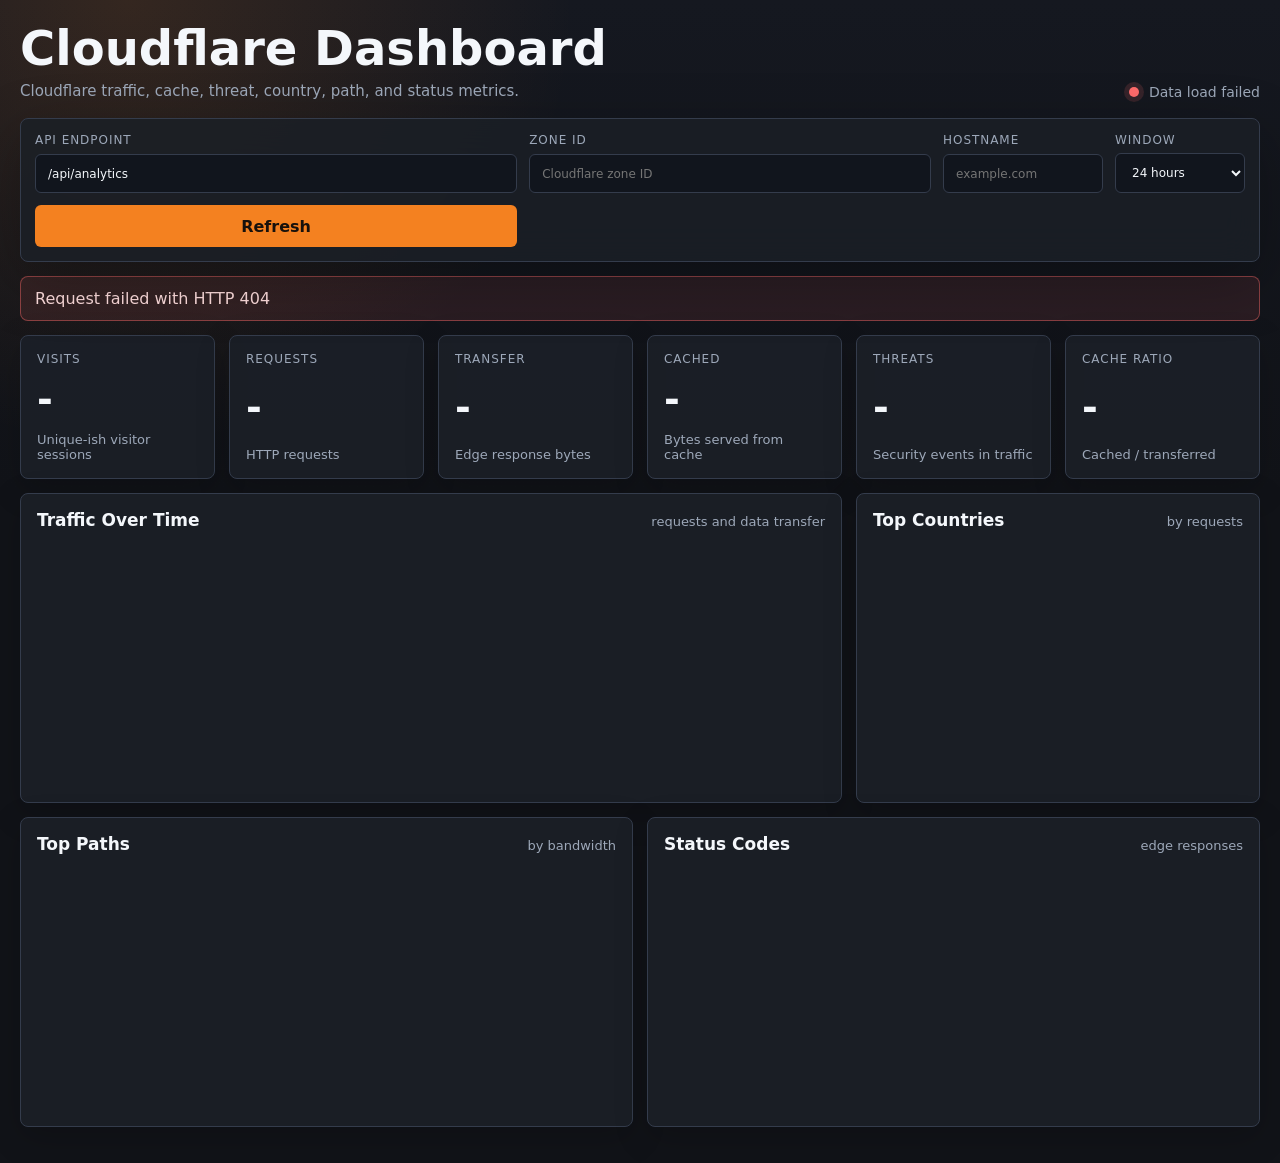
==== cloudflare.html @ 3cc23f2c "Add cloudflare.html for bstef cf site" ====
<!doctype html>
<html lang="en">
<head>
  <meta charset="utf-8">
  <meta name="viewport" content="width=device-width, initial-scale=1">
  <meta name="robots" content="noindex, nofollow">
  <title>Cloudflare Dashboard</title>
  <style>
    :root {
      color-scheme: dark;
      --bg: #111318;
      --panel: #1b1f27;
      --panel-2: #232936;
      --line: #343c4c;
      --text: #f4f7fb;
      --muted: #9da8b9;
      --orange: #f48120;
      --cyan: #43c6d9;
      --green: #62d38b;
      --red: #ff6b6b;
      --yellow: #f5c451;
      --shadow: 0 18px 60px rgba(0, 0, 0, 0.28);
      font-family: Inter, ui-sans-serif, system-ui, -apple-system, BlinkMacSystemFont, "Segoe UI", sans-serif;
    }

    * { box-sizing: border-box; }

    body {
      margin: 0;
      min-height: 100vh;
      background:
        radial-gradient(circle at 10% 0%, rgba(244, 129, 32, 0.14), transparent 28rem),
        linear-gradient(180deg, #151820 0%, var(--bg) 42%);
      color: var(--text);
    }

    button, input, select { font: inherit; }

    .shell {
      width: min(1480px, calc(100vw - 40px));
      margin: 0 auto;
      padding: 24px 0 36px;
    }

    header {
      display: flex;
      align-items: end;
      justify-content: space-between;
      gap: 20px;
      margin-bottom: 18px;
    }

    .title h1 {
      margin: 0;
      font-size: clamp(28px, 4vw, 48px);
      line-height: 1;
      letter-spacing: 0;
    }

    .title p {
      margin: 10px 0 0;
      color: var(--muted);
      font-size: 15px;
    }

    .status {
      display: flex;
      align-items: center;
      gap: 10px;
      color: var(--muted);
      font-size: 14px;
      white-space: nowrap;
    }

    .dot {
      width: 10px;
      height: 10px;
      border-radius: 50%;
      background: var(--yellow);
      box-shadow: 0 0 0 5px rgba(245, 196, 81, 0.12);
    }

    .dot.ok {
      background: var(--green);
      box-shadow: 0 0 0 5px rgba(98, 211, 139, 0.14);
    }

    .dot.bad {
      background: var(--red);
      box-shadow: 0 0 0 5px rgba(255, 107, 107, 0.14);
    }

    .controls {
      display: grid;
      grid-template-columns: 1.2fr 1fr 160px 130px;
      gap: 12px;
      padding: 14px;
      background: rgba(27, 31, 39, 0.84);
      border: 1px solid var(--line);
      border-radius: 8px;
      box-shadow: var(--shadow);
      backdrop-filter: blur(18px);
      margin-bottom: 14px;
    }

    label {
      display: grid;
      gap: 6px;
      color: var(--muted);
      font-size: 12px;
      text-transform: uppercase;
      letter-spacing: 0.08em;
    }

    input, select {
      min-width: 0;
      width: 100%;
      color: var(--text);
      background: #11151d;
      border: 1px solid var(--line);
      border-radius: 6px;
      padding: 11px 12px;
      outline: none;
    }

    input:focus, select:focus {
      border-color: var(--orange);
      box-shadow: 0 0 0 3px rgba(244, 129, 32, 0.16);
    }

    .refresh {
      align-self: end;
      height: 42px;
      border: 0;
      border-radius: 6px;
      background: var(--orange);
      color: #17110c;
      font-weight: 800;
      cursor: pointer;
    }

    .refresh:disabled {
      opacity: 0.55;
      cursor: wait;
    }

    .grid {
      display: grid;
      grid-template-columns: repeat(12, 1fr);
      gap: 14px;
    }

    .metric, .panel {
      background: rgba(27, 31, 39, 0.94);
      border: 1px solid var(--line);
      border-radius: 8px;
      box-shadow: 0 10px 34px rgba(0, 0, 0, 0.18);
    }

    .metric {
      grid-column: span 2;
      padding: 16px;
      min-height: 124px;
      display: grid;
      align-content: space-between;
      gap: 14px;
    }

    .metric .name {
      color: var(--muted);
      font-size: 12px;
      text-transform: uppercase;
      letter-spacing: 0.08em;
    }

    .metric .value {
      font-size: clamp(24px, 3vw, 38px);
      font-weight: 850;
      line-height: 1;
    }

    .metric .sub {
      color: var(--muted);
      font-size: 13px;
    }

    .panel {
      padding: 16px;
      min-height: 310px;
    }

    .wide { grid-column: span 8; }
    .side { grid-column: span 4; }
    .half { grid-column: span 6; }

    .panel-head {
      display: flex;
      align-items: baseline;
      justify-content: space-between;
      gap: 14px;
      margin-bottom: 14px;
    }

    .panel h2 {
      margin: 0;
      font-size: 17px;
      letter-spacing: 0;
    }

    .panel .hint {
      color: var(--muted);
      font-size: 13px;
      text-align: right;
    }

    canvas {
      width: 100%;
      height: 240px;
      display: block;
    }

    .table {
      display: grid;
      gap: 8px;
    }

    .row {
      display: grid;
      grid-template-columns: minmax(0, 1fr) auto;
      gap: 12px;
      align-items: center;
      padding: 10px 0;
      border-bottom: 1px solid rgba(52, 60, 76, 0.62);
    }

    .row:last-child { border-bottom: 0; }

    .label {
      overflow: hidden;
      text-overflow: ellipsis;
      white-space: nowrap;
      color: #dfe6f1;
    }

    .bar-wrap {
      grid-column: 1 / -1;
      height: 6px;
      background: #11151d;
      border-radius: 999px;
      overflow: hidden;
    }

    .bar {
      height: 100%;
      background: linear-gradient(90deg, var(--orange), var(--cyan));
      border-radius: inherit;
    }

    .amount {
      color: var(--muted);
      font-variant-numeric: tabular-nums;
    }

    .empty {
      color: var(--muted);
      padding: 24px 0;
    }

    .error {
      display: none;
      margin-bottom: 14px;
      padding: 12px 14px;
      border: 1px solid rgba(255, 107, 107, 0.45);
      background: rgba(255, 107, 107, 0.1);
      border-radius: 8px;
      color: #ffdede;
    }

    @media (max-width: 1050px) {
      .controls { grid-template-columns: 1fr 1fr; }
      .metric { grid-column: span 4; }
      .wide, .side, .half { grid-column: span 12; }
    }

    @media (max-width: 680px) {
      .shell { width: min(100vw - 24px, 1480px); padding-top: 16px; }
      header { align-items: start; flex-direction: column; }
      .controls { grid-template-columns: 1fr; }
      .metric { grid-column: span 6; }
      .status { white-space: normal; }
    }

    @media (max-width: 460px) {
      .metric { grid-column: span 12; }
      .metric .value { font-size: 30px; }
    }
  </style>
</head>
<body>
  <main class="shell">
    <header>
      <div class="title">
        <h1>Cloudflare Dashboard</h1>
        <p id="subtitle">Cloudflare traffic, cache, threat, country, path, and status metrics.</p>
      </div>
      <div class="status"><span id="statusDot" class="dot"></span><span id="statusText">Waiting for data</span></div>
    </header>

    <form id="controls" class="controls">
      <label>
        API endpoint
        <input id="endpoint" value="/api/analytics" autocomplete="off">
      </label>
      <label>
        Zone ID
        <input id="zoneTag" placeholder="Cloudflare zone ID" autocomplete="off">
      </label>
      <label>
        Hostname
        <input id="hostname" placeholder="example.com" autocomplete="off">
      </label>
      <label>
        Window
        <select id="range">
          <option value="24h">24 hours</option>
          <option value="7d">7 days</option>
          <option value="30d">30 days</option>
        </select>
      </label>
      <button class="refresh" type="submit">Refresh</button>
    </form>

    <div id="error" class="error"></div>

    <section class="grid">
      <article class="metric">
        <div class="name">Visits</div>
        <div id="visits" class="value">-</div>
        <div id="visitsSub" class="sub">Unique-ish visitor sessions</div>
      </article>
      <article class="metric">
        <div class="name">Requests</div>
        <div id="requests" class="value">-</div>
        <div id="requestsSub" class="sub">HTTP requests</div>
      </article>
      <article class="metric">
        <div class="name">Transfer</div>
        <div id="bytes" class="value">-</div>
        <div class="sub">Edge response bytes</div>
      </article>
      <article class="metric">
        <div class="name">Cached</div>
        <div id="cached" class="value">-</div>
        <div id="cachedSub" class="sub">Bytes served from cache</div>
      </article>
      <article class="metric">
        <div class="name">Threats</div>
        <div id="threats" class="value">-</div>
        <div class="sub">Security events in traffic</div>
      </article>
      <article class="metric">
        <div class="name">Cache Ratio</div>
        <div id="cacheRatio" class="value">-</div>
        <div class="sub">Cached / transferred</div>
      </article>

      <article class="panel wide">
        <div class="panel-head">
          <h2>Traffic Over Time</h2>
          <div class="hint">requests and data transfer</div>
        </div>
        <canvas id="trafficChart" width="1200" height="320"></canvas>
      </article>

      <article class="panel side">
        <div class="panel-head">
          <h2>Top Countries</h2>
          <div class="hint">by requests</div>
        </div>
        <div id="countries" class="table"></div>
      </article>

      <article class="panel half">
        <div class="panel-head">
          <h2>Top Paths</h2>
          <div class="hint">by bandwidth</div>
        </div>
        <div id="paths" class="table"></div>
      </article>

      <article class="panel half">
        <div class="panel-head">
          <h2>Status Codes</h2>
          <div class="hint">edge responses</div>
        </div>
        <div id="statuses" class="table"></div>
      </article>
    </section>
  </main>

  <script>
    const $ = (id) => document.getElementById(id);
    const stateKeys = ["endpoint", "zoneTag", "hostname", "range"];

    const numberFmt = new Intl.NumberFormat(undefined, { maximumFractionDigits: 0 });
    const compactFmt = new Intl.NumberFormat(undefined, { notation: "compact", maximumFractionDigits: 1 });

    function loadState() {
      for (const key of stateKeys) {
        const value = localStorage.getItem(`cfDash:${key}`);
        if (value) $(key).value = value;
      }
    }

    function saveState() {
      for (const key of stateKeys) localStorage.setItem(`cfDash:${key}`, $(key).value.trim());
    }

    function fmtNum(value) {
      if (value === null || value === undefined) return "-";
      return Number(value) >= 10000 ? compactFmt.format(value) : numberFmt.format(value);
    }

    function fmtBytes(bytes) {
      if (!bytes) return "0 B";
      const units = ["B", "KB", "MB", "GB", "TB"];
      let value = bytes;
      let index = 0;
      while (value >= 1024 && index < units.length - 1) {
        value /= 1024;
        index += 1;
      }
      return `${value.toFixed(value >= 10 || index === 0 ? 0 : 1)} ${units[index]}`;
    }

    function setStatus(kind, text) {
      $("statusDot").className = `dot ${kind || ""}`.trim();
      $("statusText").textContent = text;
    }

    function showError(message) {
      const box = $("error");
      box.textContent = message || "";
      box.style.display = message ? "block" : "none";
    }

    function drawTrafficChart(points) {
      const canvas = $("trafficChart");
      const ctx = canvas.getContext("2d");
      const width = canvas.width;
      const height = canvas.height;
      ctx.clearRect(0, 0, width, height);

      const pad = { top: 18, right: 44, bottom: 34, left: 54 };
      const plotW = width - pad.left - pad.right;
      const plotH = height - pad.top - pad.bottom;
      const data = points && points.length ? points : [];
      const maxRequests = Math.max(1, ...data.map((p) => p.requests || 0));
      const maxBytes = Math.max(1, ...data.map((p) => p.bytes || 0));

      ctx.strokeStyle = "rgba(157, 168, 185, 0.18)";
      ctx.lineWidth = 1;
      ctx.font = "22px Inter, system-ui, sans-serif";
      ctx.fillStyle = "rgba(157, 168, 185, 0.78)";
      for (let i = 0; i <= 4; i += 1) {
        const y = pad.top + (plotH / 4) * i;
        ctx.beginPath();
        ctx.moveTo(pad.left, y);
        ctx.lineTo(width - pad.right, y);
        ctx.stroke();
      }

      if (!data.length) {
        ctx.fillText("No traffic data returned yet", pad.left, height / 2);
        return;
      }

      const xAt = (index) => pad.left + (plotW * index) / Math.max(1, data.length - 1);
      const yRequests = (value) => pad.top + plotH - (plotH * value) / maxRequests;
      const yBytes = (value) => pad.top + plotH - (plotH * value) / maxBytes;

      function line(color, yFn, key) {
        ctx.beginPath();
        data.forEach((point, index) => {
          const x = xAt(index);
          const y = yFn(point[key] || 0);
          if (index === 0) ctx.moveTo(x, y);
          else ctx.lineTo(x, y);
        });
        ctx.strokeStyle = color;
        ctx.lineWidth = 4;
        ctx.lineJoin = "round";
        ctx.lineCap = "round";
        ctx.stroke();
      }

      line("#f48120", yRequests, "requests");
      line("#43c6d9", yBytes, "bytes");

      ctx.fillStyle = "#f48120";
      ctx.fillRect(pad.left, height - 18, 18, 5);
      ctx.fillStyle = "#9da8b9";
      ctx.font = "20px Inter, system-ui, sans-serif";
      ctx.fillText("Requests", pad.left + 26, height - 11);

      ctx.fillStyle = "#43c6d9";
      ctx.fillRect(pad.left + 150, height - 18, 18, 5);
      ctx.fillStyle = "#9da8b9";
      ctx.fillText("Bytes", pad.left + 176, height - 11);
    }

    function renderRows(id, rows, valueKey, formatter) {
      const target = $(id);
      target.innerHTML = "";
      if (!rows || !rows.length) {
        target.innerHTML = '<div class="empty">No data returned for this window.</div>';
        return;
      }
      const max = Math.max(1, ...rows.map((row) => row[valueKey] || 0));
      for (const row of rows) {
        const item = document.createElement("div");
        item.className = "row";
        const label = document.createElement("div");
        label.className = "label";
        label.title = row.label || "(unknown)";
        label.textContent = row.label || "(unknown)";
        const amount = document.createElement("div");
        amount.className = "amount";
        amount.textContent = formatter(row[valueKey] || 0);
        const wrap = document.createElement("div");
        wrap.className = "bar-wrap";
        const bar = document.createElement("div");
        bar.className = "bar";
        bar.style.width = `${Math.max(2, ((row[valueKey] || 0) / max) * 100)}%`;
        wrap.appendChild(bar);
        item.append(label, amount, wrap);
        target.appendChild(item);
      }
    }

    function render(data) {
      const totals = data.totals || {};
      $("subtitle").textContent = `${data.hostname || "All hostnames"} · ${data.rangeLabel || "selected window"} · refreshed ${new Date().toLocaleTimeString()}`;
      $("visits").textContent = fmtNum(totals.visits);
      $("requests").textContent = fmtNum(totals.requests);
      $("bytes").textContent = fmtBytes(totals.bytes);
      $("cached").textContent = fmtBytes(totals.cachedBytes);
      $("threats").textContent = fmtNum(totals.threats);
      const ratio = totals.bytes ? (totals.cachedBytes || 0) / totals.bytes : 0;
      $("cacheRatio").textContent = `${Math.round(ratio * 100)}%`;
      $("visitsSub").textContent = `${fmtNum(totals.requestsPerVisit || 0)} requests per visit`;
      $("requestsSub").textContent = `${fmtBytes(totals.bytesPerRequest || 0)} per request`;
      $("cachedSub").textContent = `${fmtBytes(Math.max(0, (totals.bytes || 0) - (totals.cachedBytes || 0)))} uncached`;

      drawTrafficChart(data.timeseries || []);
      renderRows("countries", data.countries || [], "requests", fmtNum);
      renderRows("paths", data.paths || [], "bytes", fmtBytes);
      renderRows("statuses", data.statuses || [], "requests", fmtNum);
    }

    async function refresh(event) {
      if (event) event.preventDefault();
      saveState();
      showError("");
      setStatus("", "Loading analytics");
      document.querySelector(".refresh").disabled = true;

      const endpoint = $("endpoint").value.trim() || "/api/analytics";
      const params = new URLSearchParams({
        range: $("range").value,
        zoneTag: $("zoneTag").value.trim(),
        hostname: $("hostname").value.trim()
      });

      try {
        const response = await fetch(`${endpoint}?${params}`, { headers: { "Accept": "application/json" } });
        const payload = await response.json().catch(() => ({}));
        if (!response.ok) throw new Error(payload.error || `Request failed with HTTP ${response.status}`);
        render(payload);
        setStatus("ok", "Live data loaded");
      } catch (error) {
        setStatus("bad", "Data load failed");
        showError(error.message);
      } finally {
        document.querySelector(".refresh").disabled = false;
      }
    }

    loadState();
    $("controls").addEventListener("submit", refresh);
    refresh();
    setInterval(refresh, 5 * 60 * 1000);
  </script>
</body>
</html>
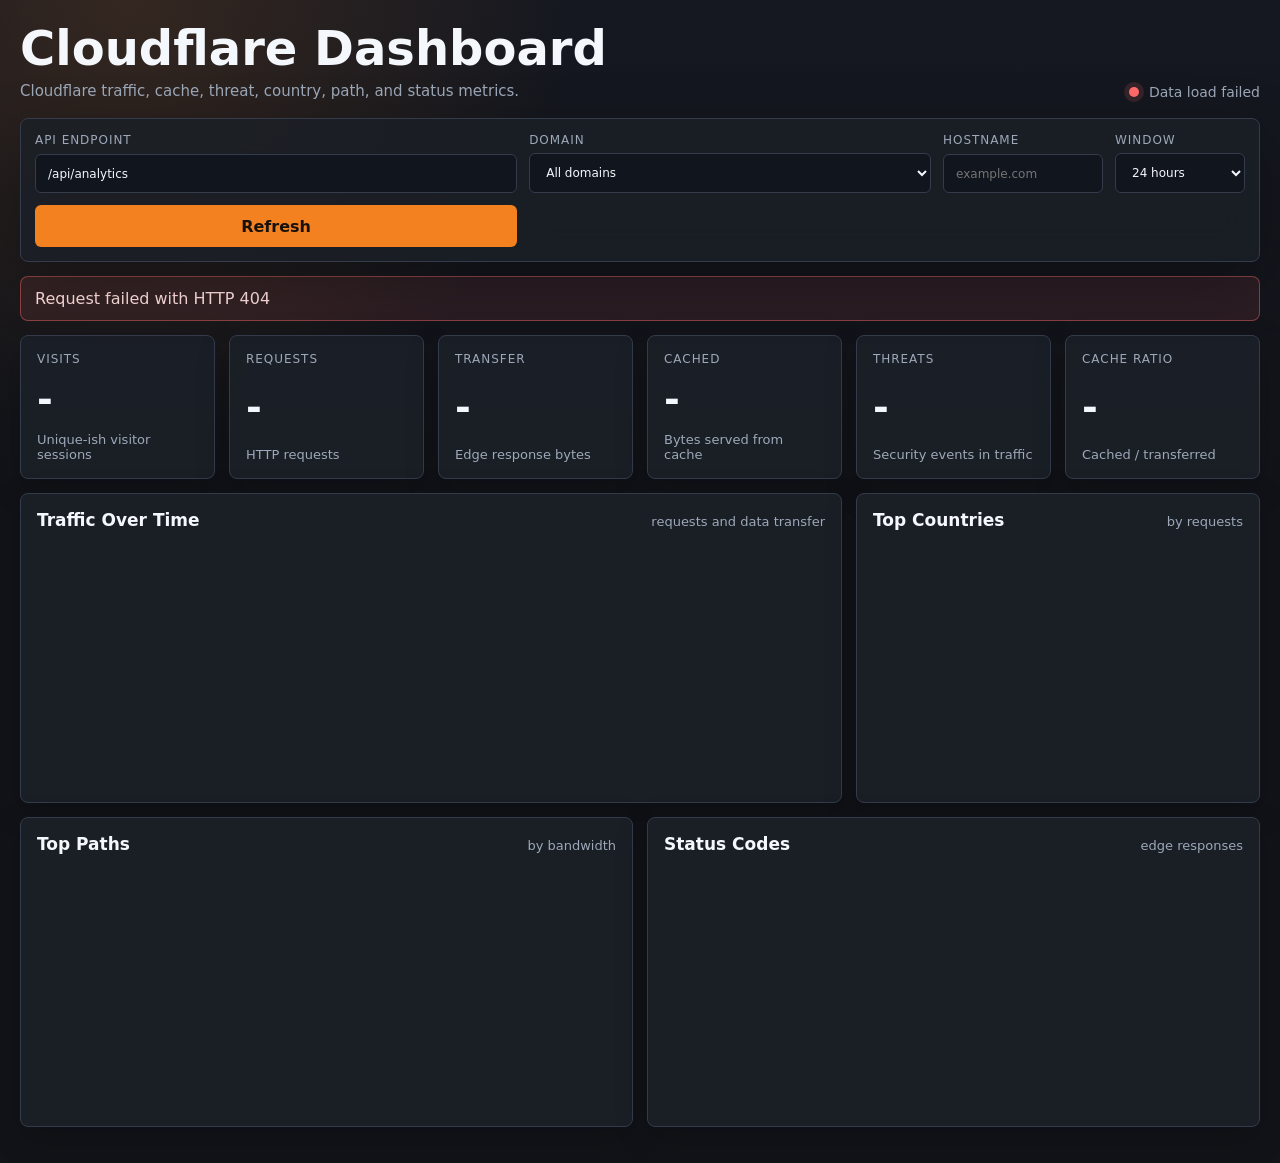
==== commit 0bc4e913: "Move analytics function into Pages Functions routing, add multi-domain dashboard analytics.js needed" ====
--- a/cloudflare.html
+++ b/cloudflare.html
@@ -312,8 +312,10 @@
         <input id="endpoint" value="/api/analytics" autocomplete="off">
       </label>
       <label>
-        Zone ID
-        <input id="zoneTag" placeholder="Cloudflare zone ID" autocomplete="off">
+        Domain
+        <select id="zoneTag">
+          <option value="">All domains</option>
+        </select>
       </label>
       <label>
         Hostname
@@ -395,6 +397,14 @@
         </div>
         <div id="statuses" class="table"></div>
       </article>
+
+      <article class="panel half" id="domainsPanel" style="display:none;">
+        <div class="panel-head">
+          <h2>Top Domains</h2>
+          <div class="hint">by requests</div>
+        </div>
+        <div id="domains" class="table"></div>
+      </article>
     </section>
   </main>
 
@@ -407,8 +417,35 @@
 
     function loadState() {
       for (const key of stateKeys) {
+        if (key === "zoneTag") continue;
         const value = localStorage.getItem(`cfDash:${key}`);
         if (value) $(key).value = value;
+      }
+    }
+
+    function zonesEndpoint() {
+      const endpoint = $("endpoint").value.trim() || "/api/analytics";
+      return endpoint.replace(/analytics\/?$/, "zones");
+    }
+
+    async function loadZones() {
+      try {
+        const response = await fetch(zonesEndpoint(), { headers: { "Accept": "application/json" } });
+        const payload = await response.json().catch(() => ({}));
+        if (!response.ok) throw new Error(payload.error || `Request failed with HTTP ${response.status}`);
+
+        const select = $("zoneTag");
+        const stored = localStorage.getItem("cfDash:zoneTag") || "";
+        select.innerHTML = '<option value="">All domains</option>';
+        for (const zone of payload.zones || []) {
+          const option = document.createElement("option");
+          option.value = zone.id;
+          option.textContent = zone.name;
+          select.appendChild(option);
+        }
+        select.value = stored;
+      } catch (error) {
+        showError(`Could not load domain list: ${error.message}`);
       }
     }
 
@@ -556,6 +593,18 @@
       renderRows("countries", data.countries || [], "requests", fmtNum);
       renderRows("paths", data.paths || [], "bytes", fmtBytes);
       renderRows("statuses", data.statuses || [], "requests", fmtNum);
+
+      const domainsPanel = $("domainsPanel");
+      if (data.domains && data.domains.length) {
+        domainsPanel.style.display = "";
+        renderRows("domains", data.domains, "requests", fmtNum);
+      } else {
+        domainsPanel.style.display = "none";
+      }
+
+      if (data.failedZones && data.failedZones.length) {
+        $("subtitle").textContent += ` · ${data.failedZones.length} zone(s) failed to load`;
+      }
     }
 
     async function refresh(event) {
@@ -566,9 +615,12 @@
       document.querySelector(".refresh").disabled = true;
 
       const endpoint = $("endpoint").value.trim() || "/api/analytics";
+      const zoneSelect = $("zoneTag");
+      const zoneName = zoneSelect.value ? (zoneSelect.options[zoneSelect.selectedIndex]?.textContent || "") : "";
       const params = new URLSearchParams({
         range: $("range").value,
-        zoneTag: $("zoneTag").value.trim(),
+        zoneTag: zoneSelect.value,
+        zoneName,
         hostname: $("hostname").value.trim()
       });
 
@@ -588,7 +640,7 @@
 
     loadState();
     $("controls").addEventListener("submit", refresh);
-    refresh();
+    loadZones().then(refresh);
     setInterval(refresh, 5 * 60 * 1000);
   </script>
 </body>
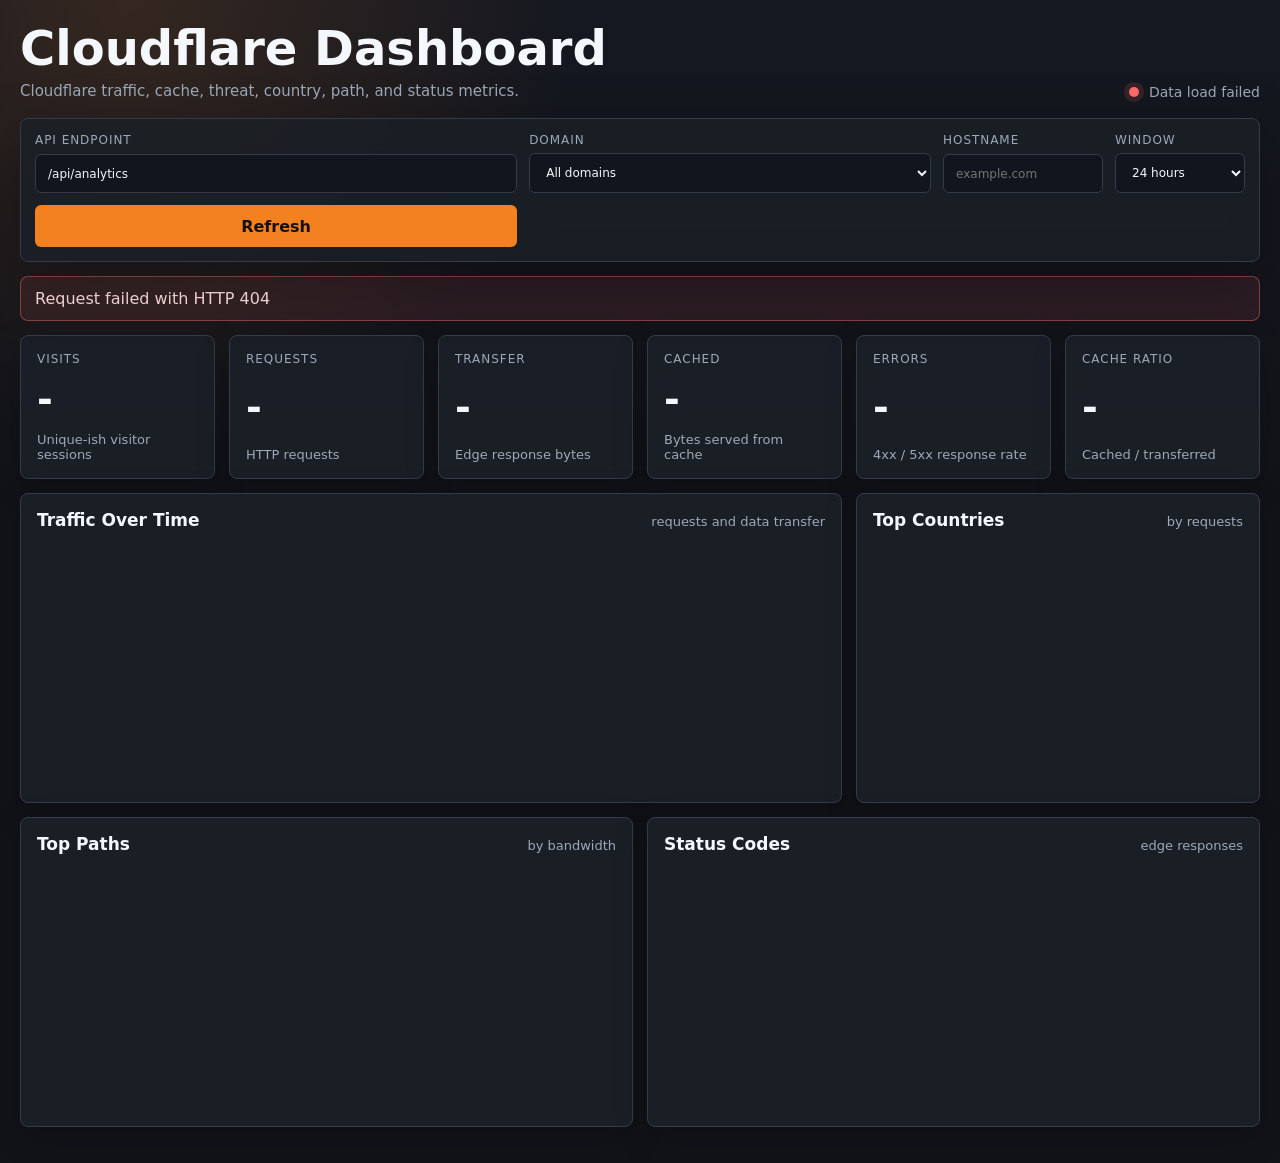
==== commit 01e4ed71: "Rebuild analytics query against confirmed httpRequestsAdaptiveGroups schema Introspection showed sum" ====
--- a/cloudflare.html
+++ b/cloudflare.html
@@ -356,9 +356,9 @@
         <div id="cachedSub" class="sub">Bytes served from cache</div>
       </article>
       <article class="metric">
-        <div class="name">Threats</div>
-        <div id="threats" class="value">-</div>
-        <div class="sub">Security events in traffic</div>
+        <div class="name">Errors</div>
+        <div id="errorRate" class="value">-</div>
+        <div class="sub">4xx / 5xx response rate</div>
       </article>
       <article class="metric">
         <div class="name">Cache Ratio</div>
@@ -582,7 +582,7 @@
       $("requests").textContent = fmtNum(totals.requests);
       $("bytes").textContent = fmtBytes(totals.bytes);
       $("cached").textContent = fmtBytes(totals.cachedBytes);
-      $("threats").textContent = fmtNum(totals.threats);
+      $("errorRate").textContent = totals.requests ? `${Math.round((totals.errorRate || 0) * 100)}%` : "-";
       const ratio = totals.bytes ? (totals.cachedBytes || 0) / totals.bytes : 0;
       $("cacheRatio").textContent = `${Math.round(ratio * 100)}%`;
       $("visitsSub").textContent = `${fmtNum(totals.requestsPerVisit || 0)} requests per visit`;
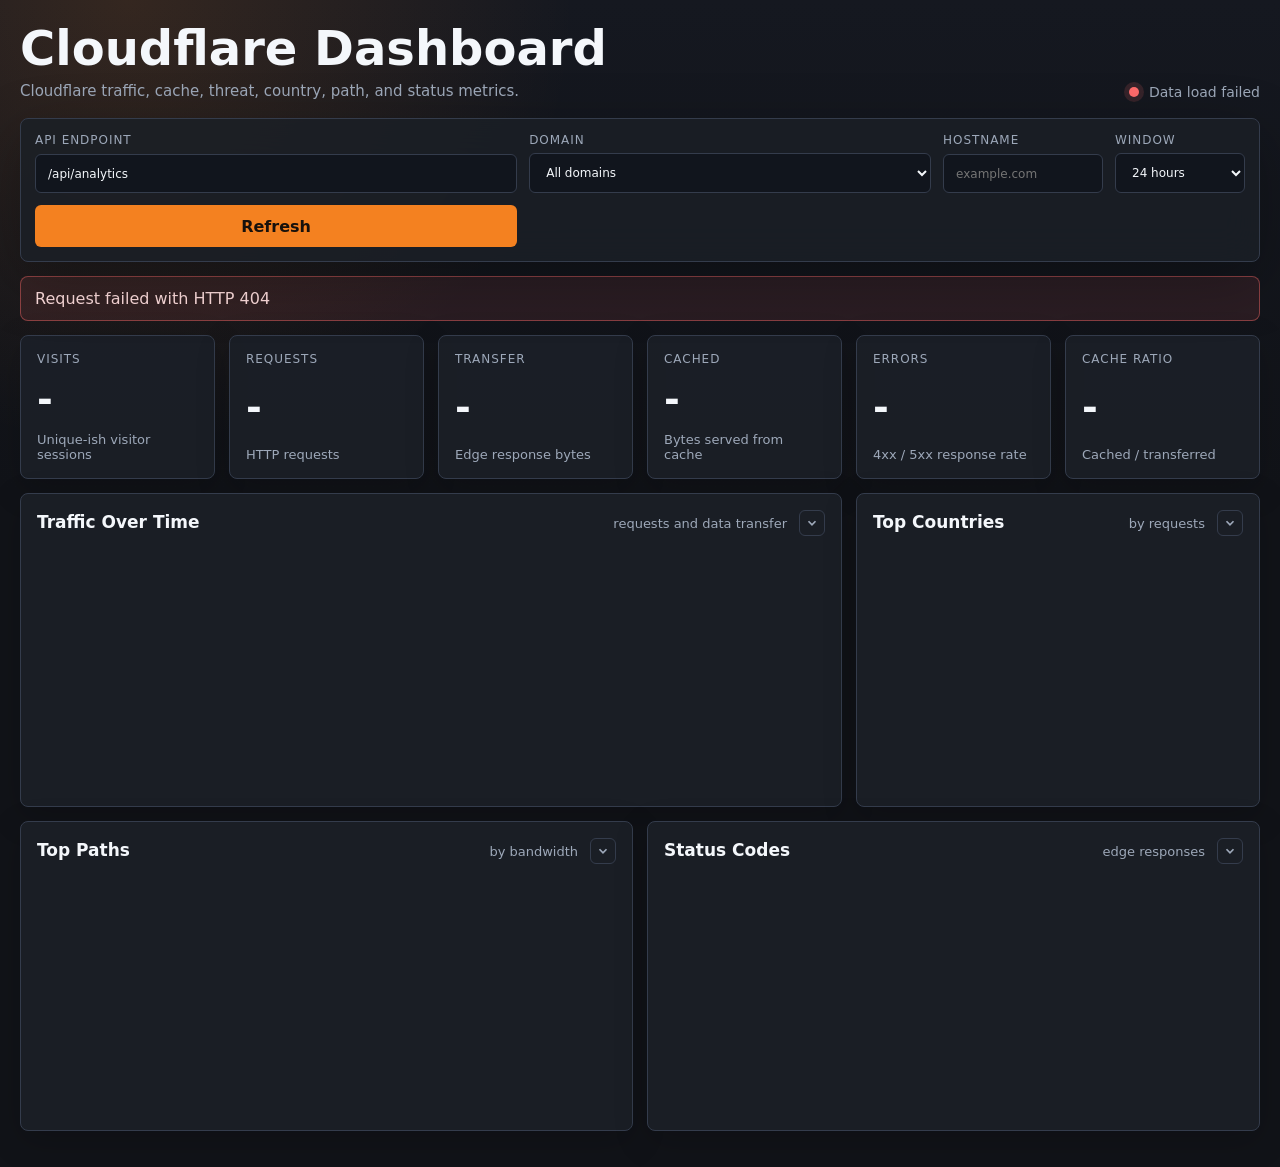
==== commit 81a4dd87: "Reorder Top Domains above Top Paths, make panels collapsible Each chart/table panel now has a collap" ====
--- a/cloudflare.html
+++ b/cloudflare.html
@@ -189,6 +189,10 @@
       min-height: 310px;
     }
 
+    .panel.collapsed {
+      min-height: 0;
+    }
+
     .wide { grid-column: span 8; }
     .side { grid-column: span 4; }
     .half { grid-column: span 6; }
@@ -199,6 +203,12 @@
       justify-content: space-between;
       gap: 14px;
       margin-bottom: 14px;
+      cursor: pointer;
+      user-select: none;
+    }
+
+    .panel.collapsed .panel-head {
+      margin-bottom: 0;
     }
 
     .panel h2 {
@@ -211,6 +221,51 @@
       color: var(--muted);
       font-size: 13px;
       text-align: right;
+    }
+
+    .panel-head-right {
+      display: flex;
+      align-items: center;
+      gap: 12px;
+      flex: 0 0 auto;
+    }
+
+    .collapse-btn {
+      flex: 0 0 auto;
+      width: 26px;
+      height: 26px;
+      display: flex;
+      align-items: center;
+      justify-content: center;
+      border: 1px solid var(--line);
+      border-radius: 6px;
+      background: transparent;
+      color: var(--muted);
+      cursor: pointer;
+      padding: 0;
+    }
+
+    .collapse-btn:hover {
+      color: var(--text);
+      border-color: var(--orange);
+    }
+
+    .collapse-btn svg {
+      width: 14px;
+      height: 14px;
+      transition: transform 0.15s ease;
+    }
+
+    .panel.collapsed .collapse-btn svg {
+      transform: rotate(-90deg);
+    }
+
+    .panel-body {
+      overflow: hidden;
+    }
+
+    .panel.collapsed .panel-body {
+      display: none;
     }
 
     canvas {
@@ -366,44 +421,79 @@
         <div class="sub">Cached / transferred</div>
       </article>
 
-      <article class="panel wide">
+      <article class="panel wide" data-panel="traffic">
         <div class="panel-head">
           <h2>Traffic Over Time</h2>
-          <div class="hint">requests and data transfer</div>
-        </div>
-        <canvas id="trafficChart" width="1200" height="320"></canvas>
-      </article>
-
-      <article class="panel side">
+          <div class="panel-head-right">
+            <div class="hint">requests and data transfer</div>
+            <button type="button" class="collapse-btn" aria-expanded="true" aria-label="Collapse Traffic Over Time">
+              <svg viewBox="0 0 16 16" fill="none" stroke="currentColor" stroke-width="2"><path d="M4 6l4 4 4-4"/></svg>
+            </button>
+          </div>
+        </div>
+        <div class="panel-body">
+          <canvas id="trafficChart" width="1200" height="320"></canvas>
+        </div>
+      </article>
+
+      <article class="panel side" data-panel="countries">
         <div class="panel-head">
           <h2>Top Countries</h2>
-          <div class="hint">by requests</div>
-        </div>
-        <div id="countries" class="table"></div>
-      </article>
-
-      <article class="panel half">
+          <div class="panel-head-right">
+            <div class="hint">by requests</div>
+            <button type="button" class="collapse-btn" aria-expanded="true" aria-label="Collapse Top Countries">
+              <svg viewBox="0 0 16 16" fill="none" stroke="currentColor" stroke-width="2"><path d="M4 6l4 4 4-4"/></svg>
+            </button>
+          </div>
+        </div>
+        <div class="panel-body">
+          <div id="countries" class="table"></div>
+        </div>
+      </article>
+
+      <article class="panel half" id="domainsPanel" data-panel="domains" style="display:none;">
+        <div class="panel-head">
+          <h2>Top Domains</h2>
+          <div class="panel-head-right">
+            <div class="hint">by requests</div>
+            <button type="button" class="collapse-btn" aria-expanded="true" aria-label="Collapse Top Domains">
+              <svg viewBox="0 0 16 16" fill="none" stroke="currentColor" stroke-width="2"><path d="M4 6l4 4 4-4"/></svg>
+            </button>
+          </div>
+        </div>
+        <div class="panel-body">
+          <div id="domains" class="table"></div>
+        </div>
+      </article>
+
+      <article class="panel half" data-panel="paths">
         <div class="panel-head">
           <h2>Top Paths</h2>
-          <div class="hint">by bandwidth</div>
-        </div>
-        <div id="paths" class="table"></div>
-      </article>
-
-      <article class="panel half">
+          <div class="panel-head-right">
+            <div class="hint">by bandwidth</div>
+            <button type="button" class="collapse-btn" aria-expanded="true" aria-label="Collapse Top Paths">
+              <svg viewBox="0 0 16 16" fill="none" stroke="currentColor" stroke-width="2"><path d="M4 6l4 4 4-4"/></svg>
+            </button>
+          </div>
+        </div>
+        <div class="panel-body">
+          <div id="paths" class="table"></div>
+        </div>
+      </article>
+
+      <article class="panel half" data-panel="statuses">
         <div class="panel-head">
           <h2>Status Codes</h2>
-          <div class="hint">edge responses</div>
-        </div>
-        <div id="statuses" class="table"></div>
-      </article>
-
-      <article class="panel half" id="domainsPanel" style="display:none;">
-        <div class="panel-head">
-          <h2>Top Domains</h2>
-          <div class="hint">by requests</div>
-        </div>
-        <div id="domains" class="table"></div>
+          <div class="panel-head-right">
+            <div class="hint">edge responses</div>
+            <button type="button" class="collapse-btn" aria-expanded="true" aria-label="Collapse Status Codes">
+              <svg viewBox="0 0 16 16" fill="none" stroke="currentColor" stroke-width="2"><path d="M4 6l4 4 4-4"/></svg>
+            </button>
+          </div>
+        </div>
+        <div class="panel-body">
+          <div id="statuses" class="table"></div>
+        </div>
       </article>
     </section>
   </main>
@@ -638,7 +728,29 @@
       }
     }
 
+    function initCollapsibles() {
+      document.querySelectorAll(".panel[data-panel]").forEach((panel) => {
+        const key = `cfDash:collapsed:${panel.dataset.panel}`;
+        const btn = panel.querySelector(".collapse-btn");
+        const head = panel.querySelector(".panel-head");
+
+        function setCollapsed(collapsed) {
+          panel.classList.toggle("collapsed", collapsed);
+          btn.setAttribute("aria-expanded", String(!collapsed));
+          localStorage.setItem(key, collapsed ? "1" : "0");
+        }
+
+        setCollapsed(localStorage.getItem(key) === "1");
+
+        head.addEventListener("click", (event) => {
+          if (event.target.closest("select, input, a")) return;
+          setCollapsed(!panel.classList.contains("collapsed"));
+        });
+      });
+    }
+
     loadState();
+    initCollapsibles();
     $("controls").addEventListener("submit", refresh);
     loadZones().then(refresh);
     setInterval(refresh, 5 * 60 * 1000);
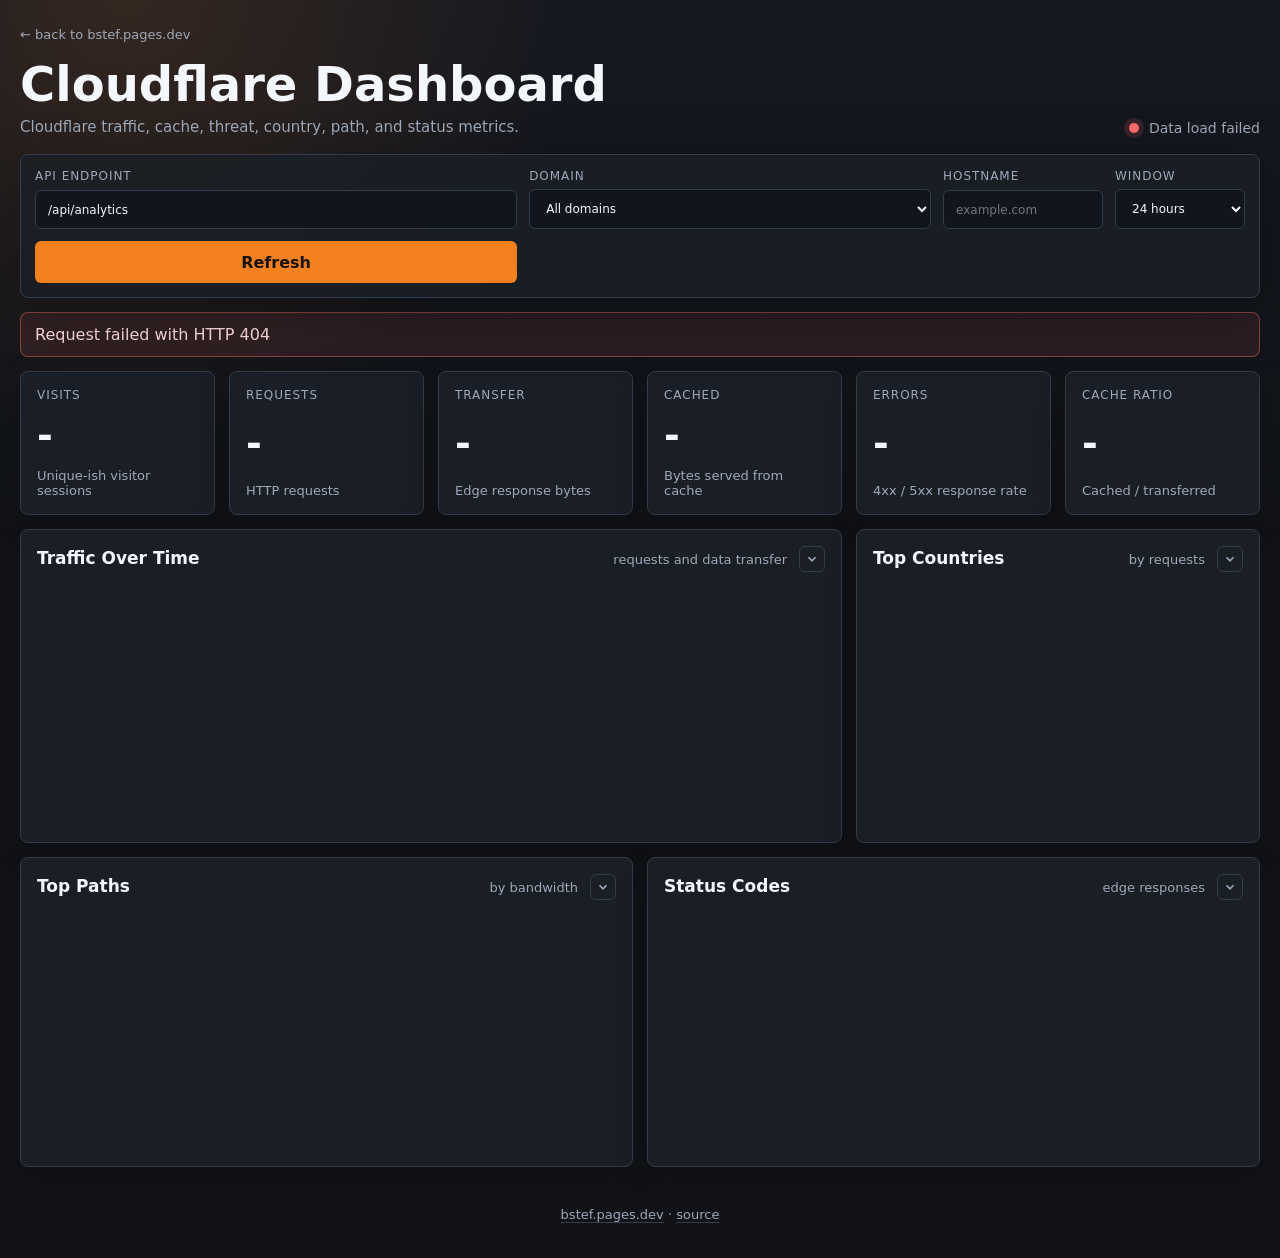
==== commit 57f67c19: "Add favicons to every page, footer/back-link on Cloudflare dashboard Each page gets an inline-SVG em" ====
--- a/cloudflare.html
+++ b/cloudflare.html
@@ -4,6 +4,7 @@
   <meta charset="utf-8">
   <meta name="viewport" content="width=device-width, initial-scale=1">
   <meta name="robots" content="noindex, nofollow">
+  <link rel="icon" href="data:image/svg+xml,<svg xmlns=%22http://www.w3.org/2000/svg%22 viewBox=%220 0 100 100%22><text y=%22.9em%22 font-size=%2290%22>☁️</text></svg>">
   <title>Cloudflare Dashboard</title>
   <style>
     :root {
@@ -42,6 +43,31 @@
       padding: 24px 0 36px;
     }
 
+    a.back {
+      display: inline-block;
+      margin-bottom: 18px;
+      color: var(--muted);
+      text-decoration: none;
+      font-size: 13px;
+    }
+
+    a.back:hover { color: var(--orange); }
+
+    footer {
+      text-align: center;
+      margin-top: 40px;
+      font-size: 13px;
+      color: var(--muted);
+    }
+
+    footer a {
+      color: var(--muted);
+      text-decoration: none;
+      border-bottom: 1px solid var(--line);
+    }
+
+    footer a:hover { color: var(--orange); border-color: var(--orange); }
+
     header {
       display: flex;
       align-items: end;
@@ -353,6 +379,8 @@
 </head>
 <body>
   <main class="shell">
+    <a class="back" href="/index.html">&larr; back to bstef.pages.dev</a>
+
     <header>
       <div class="title">
         <h1>Cloudflare Dashboard</h1>
@@ -496,6 +524,10 @@
         </div>
       </article>
     </section>
+
+    <footer>
+      <a href="/index.html">bstef.pages.dev</a> · <a href="https://github.com/bstef/bstefcf">source</a>
+    </footer>
   </main>
 
   <script>
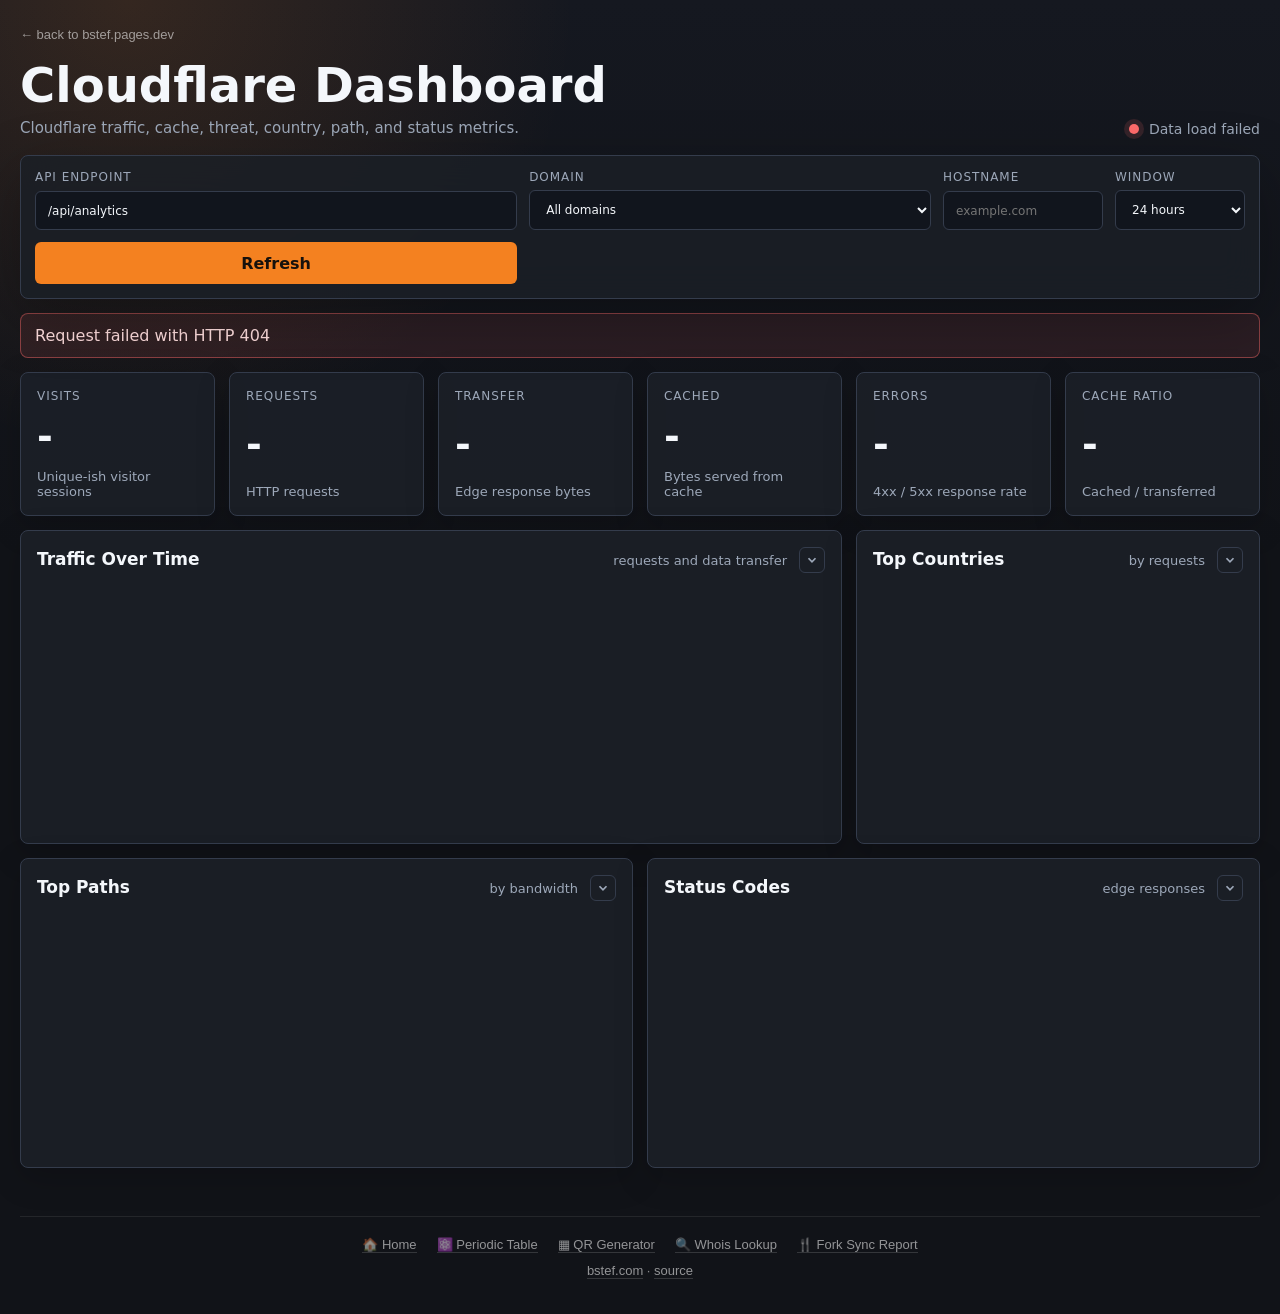
==== commit 9fd53fac: "Centralize site nav/footer into shared site-nav.js so new apps propagate everywhere Every page previ" ====
--- a/cloudflare.html
+++ b/cloudflare.html
@@ -5,6 +5,7 @@
   <meta name="viewport" content="width=device-width, initial-scale=1">
   <meta name="robots" content="noindex, nofollow">
   <link rel="icon" href="data:image/svg+xml,<svg xmlns=%22http://www.w3.org/2000/svg%22 viewBox=%220 0 100 100%22><text y=%22.9em%22 font-size=%2290%22>☁️</text></svg>">
+  <link rel="stylesheet" href="/site-nav.css">
   <title>Cloudflare Dashboard</title>
   <style>
     :root {
@@ -43,31 +44,6 @@
       padding: 24px 0 36px;
     }
 
-    a.back {
-      display: inline-block;
-      margin-bottom: 18px;
-      color: var(--muted);
-      text-decoration: none;
-      font-size: 13px;
-    }
-
-    a.back:hover { color: var(--orange); }
-
-    footer {
-      text-align: center;
-      margin-top: 40px;
-      font-size: 13px;
-      color: var(--muted);
-    }
-
-    footer a {
-      color: var(--muted);
-      text-decoration: none;
-      border-bottom: 1px solid var(--line);
-    }
-
-    footer a:hover { color: var(--orange); border-color: var(--orange); }
-
     header {
       display: flex;
       align-items: end;
@@ -379,7 +355,7 @@
 </head>
 <body>
   <main class="shell">
-    <a class="back" href="/index.html">&larr; back to bstef.pages.dev</a>
+    <div id="site-back"></div>
 
     <header>
       <div class="title">
@@ -525,11 +501,10 @@
       </article>
     </section>
 
-    <footer>
-      <a href="/index.html">bstef.pages.dev</a> · <a href="https://github.com/bstef/bstefcf">source</a>
-    </footer>
+    <div id="site-footer"></div>
   </main>
 
+  <script src="/site-nav.js" defer></script>
   <script>
     const $ = (id) => document.getElementById(id);
     const stateKeys = ["endpoint", "zoneTag", "hostname", "range"];
--- a/site-nav.css
+++ b/site-nav.css
@@ -0,0 +1,46 @@
+#site-back {
+  display: block;
+  margin-bottom: 18px;
+}
+
+#site-back a {
+  color: rgba(255, 255, 255, 0.55);
+  text-decoration: none;
+  font-size: 13px;
+  font-family: -apple-system, BlinkMacSystemFont, "Segoe UI", Helvetica, Arial, sans-serif;
+}
+
+#site-back a:hover {
+  color: rgba(255, 255, 255, 0.95);
+}
+
+#site-footer {
+  text-align: center;
+  margin-top: 48px;
+  padding-top: 20px;
+  border-top: 1px solid rgba(255, 255, 255, 0.08);
+  font-size: 13px;
+  color: rgba(255, 255, 255, 0.5);
+  font-family: -apple-system, BlinkMacSystemFont, "Segoe UI", Helvetica, Arial, sans-serif;
+}
+
+.site-footer-nav {
+  display: flex;
+  flex-wrap: wrap;
+  justify-content: center;
+  gap: 8px 20px;
+  margin-bottom: 10px;
+}
+
+.site-footer-nav a,
+.site-footer-meta a {
+  color: rgba(255, 255, 255, 0.55);
+  text-decoration: none;
+  border-bottom: 1px solid rgba(255, 255, 255, 0.15);
+}
+
+.site-footer-nav a:hover,
+.site-footer-meta a:hover {
+  color: rgba(255, 255, 255, 0.95);
+  border-color: rgba(255, 255, 255, 0.5);
+}
